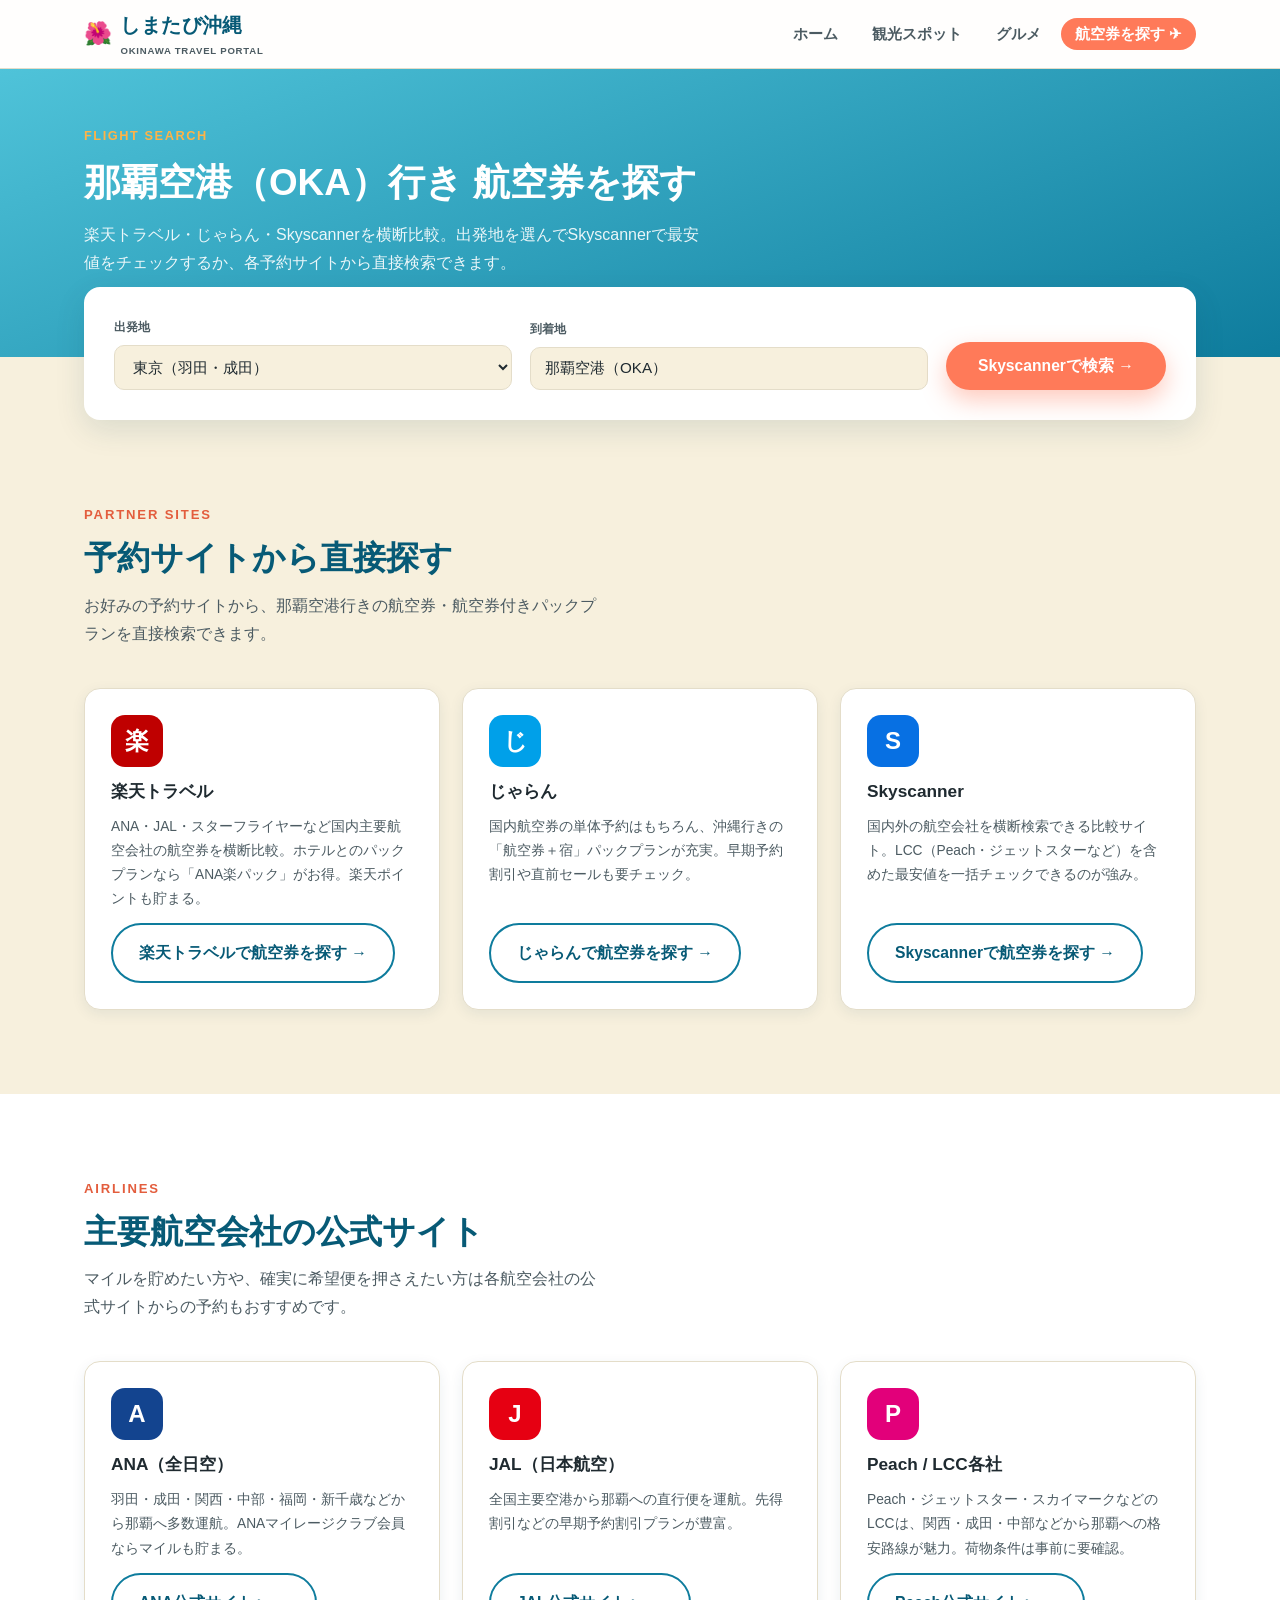
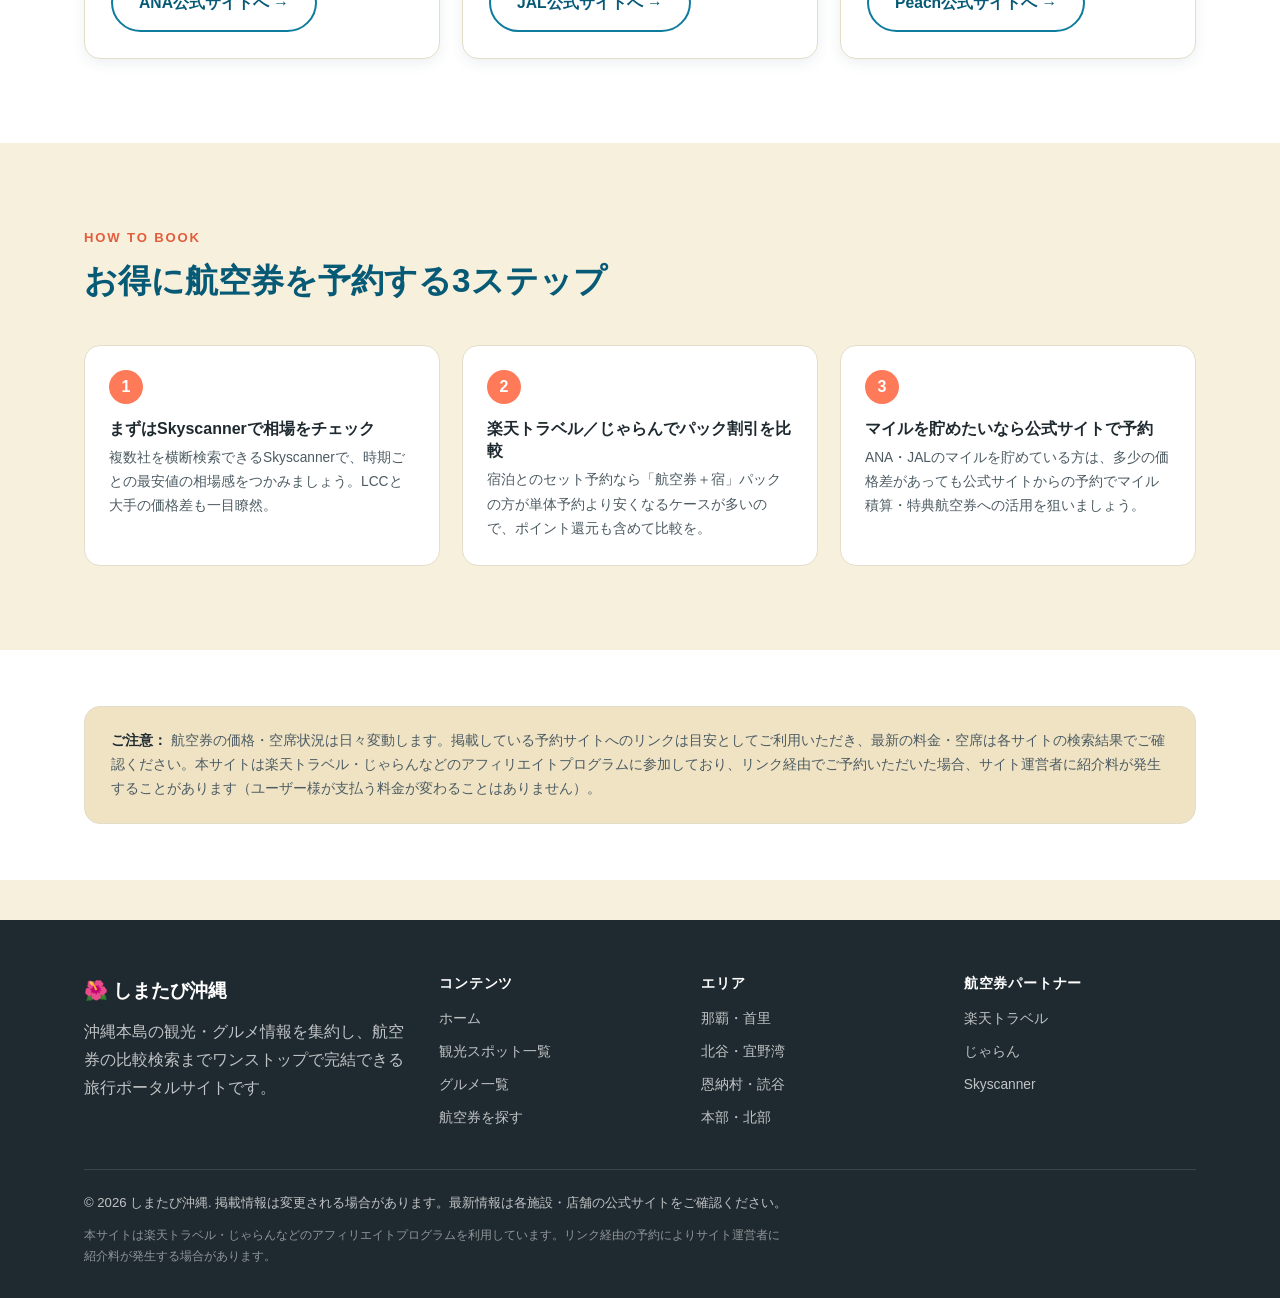
==== flights.html @ dd80412a "first commit" ====
<!DOCTYPE html>
<html lang="ja">
<head>
<meta charset="UTF-8">
<meta name="viewport" content="width=device-width, initial-scale=1.0">
<title>沖縄行き航空券を探す｜しまたび沖縄</title>
<meta name="description" content="那覇空港（OKA）行きの航空券を楽天トラベル・じゃらん・Skyscannerで比較。ANA・JAL・Peach・ジェットスターなど主要航空会社の予約サイトにワンクリックでアクセスできます。">
<link rel="stylesheet" href="css/style.css">
<script async src="https://pagead2.googlesyndication.com/pagead/js/adsbygoogle.js?client=ca-pub-8398161859137802" crossorigin="anonymous"></script>
</head>
<body>

<header class="site-header">
  <div class="wrap">
    <a href="index.html" class="brand">
      <span class="flag">🌺</span>
      <span>しまたび沖縄<small>OKINAWA TRAVEL PORTAL</small></span>
    </a>
    <button class="nav-toggle" aria-label="メニュー">☰</button>
    <nav class="main-nav">
      <ul>
        <li><a href="index.html">ホーム</a></li>
        <li><a href="spots.html">観光スポット</a></li>
        <li><a href="restaurants.html">グルメ</a></li>
        <li><a href="flights.html" class="cta active">航空券を探す ✈</a></li>
      </ul>
    </nav>
  </div>
</header>

<section class="page-hero">
  <div class="wrap">
    <span class="kicker">FLIGHT SEARCH</span>
    <h1>那覇空港（OKA）行き 航空券を探す</h1>
    <p>楽天トラベル・じゃらん・Skyscannerを横断比較。出発地を選んでSkyscannerで最安値をチェックするか、各予約サイトから直接検索できます。</p>
    <div class="breadcrumb"><a href="index.html">ホーム</a> ＞ 航空券を探す</div>
  </div>
</section>

<div class="wrap">
  <form class="search-panel" id="flight-search-form">
    <div class="field">
      <label for="origin-select">出発地</label>
      <select id="origin-select">
        <option value="TYOA">東京（羽田・成田）</option>
        <option value="OSAA">大阪（伊丹・関西）</option>
        <option value="NGO">名古屋（中部）</option>
        <option value="FUK">福岡</option>
        <option value="CTS">札幌（新千歳）</option>
        <option value="OKD">札幌（丘珠）</option>
        <option value="SDJ">仙台</option>
        <option value="OKA">那覇発（復路を探す）</option>
      </select>
    </div>
    <div class="field">
      <label for="dest-fixed">到着地</label>
      <input id="dest-fixed" type="text" value="那覇空港（OKA）" disabled>
    </div>
    <button type="submit" class="btn btn-primary">Skyscannerで検索 →</button>
  </form>
</div>

<section class="block">
  <div class="wrap">
    <div class="section-head">
      <div>
        <span class="kicker">PARTNER SITES</span>
        <h2>予約サイトから直接探す</h2>
        <p>お好みの予約サイトから、那覇空港行きの航空券・航空券付きパックプランを直接検索できます。</p>
      </div>
    </div>

    <div class="partner-grid">

      <div class="partner-card">
        <div class="logo-badge" style="background:#bf0000">楽</div>
        <h3>楽天トラベル</h3>
        <p>ANA・JAL・スターフライヤーなど国内主要航空会社の航空券を横断比較。ホテルとのパックプランなら「ANA楽パック」がお得。楽天ポイントも貯まる。</p>
        <!-- 楽天アフィリエイト設定済み（2026-09-10）: 国内航空券ページのアフィリエイトリンク -->
        <a class="btn btn-outline" href="https://hb.afl.rakuten.co.jp/hgc/5762435c.fcddb52a.5762435d.d29b6f91/?pc=https%3A%2F%2Ftravel.rakuten.co.jp%2Fair%2Fdomestic.html&link_type=hybrid_url&ut=eyJwYWdlIjoidXJsIiwidHlwZSI6Imh5YnJpZF91cmwiLCJjb2wiOjF9" target="_blank" rel="noopener sponsored">楽天トラベルで航空券を探す →</a>
      </div>

      <div class="partner-card">
        <div class="logo-badge" style="background:#00a0e9">じ</div>
        <h3>じゃらん</h3>
        <p>国内航空券の単体予約はもちろん、沖縄行きの「航空券＋宿」パックプランが充実。早期予約割引や直前セールも要チェック。</p>
        <!-- A8.netアフィリエイト設定済み（2026-09-10）: じゃらん国内航空券ページの計測リンク -->
        <a class="btn btn-outline" href="https://px.a8.net/svt/ejp?a8mat=4BC7V6+74M4JE+14CS+BW8O2&a8ejpredirect=https%3A%2F%2Fwww.jalan.net%2Fairticket%2F" target="_blank" rel="noopener sponsored">じゃらんで航空券を探す →</a>
        <img border="0" width="1" height="1" src="https://www16.a8.net/0.gif?a8mat=4BC7V6+74M4JE+14CS+BW8O2" alt="" style="position:absolute;visibility:hidden;">
      </div>

      <div class="partner-card">
        <div class="logo-badge" style="background:#0770e3">S</div>
        <h3>Skyscanner</h3>
        <p>国内外の航空会社を横断検索できる比較サイト。LCC（Peach・ジェットスターなど）を含めた最安値を一括チェックできるのが強み。</p>
        <a class="btn btn-outline" href="https://www.skyscanner.jp/flights-to/oka/cheap-flights-to-naha-okinawa.html" target="_blank" rel="noopener">Skyscannerで航空券を探す →</a>
      </div>

    </div>
  </div>
</section>

<section class="block alt">
  <div class="wrap">
    <div class="section-head">
      <div>
        <span class="kicker">AIRLINES</span>
        <h2>主要航空会社の公式サイト</h2>
        <p>マイルを貯めたい方や、確実に希望便を押さえたい方は各航空会社の公式サイトからの予約もおすすめです。</p>
      </div>
    </div>
    <div class="partner-grid">
      <div class="partner-card">
        <div class="logo-badge" style="background:#13448f">A</div>
        <h3>ANA（全日空）</h3>
        <p>羽田・成田・関西・中部・福岡・新千歳などから那覇へ多数運航。ANAマイレージクラブ会員ならマイルも貯まる。</p>
        <a class="btn btn-outline" href="https://www.ana.co.jp/ja/jp/" target="_blank" rel="noopener">ANA公式サイトへ →</a>
      </div>
      <div class="partner-card">
        <div class="logo-badge" style="background:#e60012">J</div>
        <h3>JAL（日本航空）</h3>
        <p>全国主要空港から那覇への直行便を運航。先得割引などの早期予約割引プランが豊富。</p>
        <a class="btn btn-outline" href="https://www.jal.co.jp/jp/ja/" target="_blank" rel="noopener">JAL公式サイトへ →</a>
      </div>
      <div class="partner-card">
        <div class="logo-badge" style="background:#e2007a">P</div>
        <h3>Peach / LCC各社</h3>
        <p>Peach・ジェットスター・スカイマークなどのLCCは、関西・成田・中部などから那覇への格安路線が魅力。荷物条件は事前に要確認。</p>
        <a class="btn btn-outline" href="https://www.flypeach.com/" target="_blank" rel="noopener">Peach公式サイトへ →</a>
      </div>
    </div>
  </div>
</section>

<section class="block">
  <div class="wrap">
    <div class="section-head">
      <div>
        <span class="kicker">HOW TO BOOK</span>
        <h2>お得に航空券を予約する3ステップ</h2>
      </div>
    </div>
    <div class="steps">
      <div class="step">
        <div class="num">1</div>
        <h3>まずはSkyscannerで相場をチェック</h3>
        <p>複数社を横断検索できるSkyscannerで、時期ごとの最安値の相場感をつかみましょう。LCCと大手の価格差も一目瞭然。</p>
      </div>
      <div class="step">
        <div class="num">2</div>
        <h3>楽天トラベル／じゃらんでパック割引を比較</h3>
        <p>宿泊とのセット予約なら「航空券＋宿」パックの方が単体予約より安くなるケースが多いので、ポイント還元も含めて比較を。</p>
      </div>
      <div class="step">
        <div class="num">3</div>
        <h3>マイルを貯めたいなら公式サイトで予約</h3>
        <p>ANA・JALのマイルを貯めている方は、多少の価格差があっても公式サイトからの予約でマイル積算・特典航空券への活用を狙いましょう。</p>
      </div>
    </div>
  </div>
</section>

<section class="block alt tight">
  <div class="wrap">
    <div class="info-box">
      <strong>ご注意：</strong> 航空券の価格・空席状況は日々変動します。掲載している予約サイトへのリンクは目安としてご利用いただき、最新の料金・空席は各サイトの検索結果でご確認ください。本サイトは楽天トラベル・じゃらんなどのアフィリエイトプログラムに参加しており、リンク経由でご予約いただいた場合、サイト運営者に紹介料が発生することがあります（ユーザー様が支払う料金が変わることはありません）。
    </div>
  </div>
</section>

<footer class="site-footer">
  <div class="wrap">
    <div class="footer-grid">
      <div>
        <div class="footer-brand">🌺 しまたび沖縄</div>
        <p>沖縄本島の観光・グルメ情報を集約し、航空券の比較検索までワンストップで完結できる旅行ポータルサイトです。</p>
      </div>
      <div>
        <h4>コンテンツ</h4>
        <ul>
          <li><a href="index.html">ホーム</a></li>
          <li><a href="spots.html">観光スポット一覧</a></li>
          <li><a href="restaurants.html">グルメ一覧</a></li>
          <li><a href="flights.html">航空券を探す</a></li>
        </ul>
      </div>
      <div>
        <h4>エリア</h4>
        <ul>
          <li><a href="spots.html#area-naha">那覇・首里</a></li>
          <li><a href="spots.html#area-chatan">北谷・宜野湾</a></li>
          <li><a href="spots.html#area-onna">恩納村・読谷</a></li>
          <li><a href="spots.html#area-north">本部・北部</a></li>
        </ul>
      </div>
      <div>
        <h4>航空券パートナー</h4>
        <ul>
          <li><a href="https://hb.afl.rakuten.co.jp/hgc/5762435c.fcddb52a.5762435d.d29b6f91/?pc=https%3A%2F%2Ftravel.rakuten.co.jp%2Fair%2Fdomestic.html&link_type=hybrid_url&ut=eyJwYWdlIjoidXJsIiwidHlwZSI6Imh5YnJpZF91cmwiLCJjb2wiOjF9" target="_blank" rel="noopener sponsored">楽天トラベル</a></li>
          <li><a href="https://px.a8.net/svt/ejp?a8mat=4BC7V6+74M4JE+14CS+BW8O2&a8ejpredirect=https%3A%2F%2Fwww.jalan.net%2Fairticket%2F" target="_blank" rel="noopener sponsored">じゃらん</a></li>
          <li><a href="https://www.skyscanner.jp/" target="_blank" rel="noopener">Skyscanner</a></li>
        </ul>
      </div>
    </div>
    <div class="footer-note">
      <span>© 2026 しまたび沖縄. 掲載情報は変更される場合があります。最新情報は各施設・店舗の公式サイトをご確認ください。</span>
      <span class="disclaimer">本サイトは楽天トラベル・じゃらんなどのアフィリエイトプログラムを利用しています。リンク経由の予約によりサイト運営者に紹介料が発生する場合があります。</span>
    </div>
  </div>
</footer>

<script src="js/main.js"></script>
</body>
</html>
---- css/style.css ----
/* ===================================================================
   沖縄観光ポータル「しまたび沖縄」共通スタイル
=================================================================== */

:root {
  --sea: #0e7c9d;
  --sea-deep: #075a76;
  --sea-light: #4fc3d9;
  --sand: #f7f0dd;
  --sand-deep: #efe3c4;
  --coral: #ff7a59;
  --coral-deep: #e35d3d;
  --sunset: #ffb347;
  --ink: #1f2a30;
  --ink-soft: #4c5b62;
  --line: #e4ddc9;
  --white: #ffffff;
  --radius: 16px;
  --shadow: 0 10px 30px rgba(14, 65, 84, 0.12);
  --shadow-sm: 0 4px 14px rgba(14, 65, 84, 0.08);
  --max: 1160px;
  font-size: 16px;
}

* { box-sizing: border-box; }

html { scroll-behavior: smooth; }

body {
  margin: 0;
  font-family: "Hiragino Sans", "Noto Sans JP", "Yu Gothic", "Segoe UI", sans-serif;
  color: var(--ink);
  background: var(--sand);
  line-height: 1.75;
  -webkit-font-smoothing: antialiased;
}

a { color: inherit; text-decoration: none; }
img { max-width: 100%; display: block; }
ul { margin: 0; padding: 0; list-style: none; }
h1, h2, h3, h4 { margin: 0; line-height: 1.4; }
p { margin: 0; }

.wrap {
  max-width: var(--max);
  margin: 0 auto;
  padding: 0 24px;
}

/* ---------- Header ---------- */
.site-header {
  position: sticky;
  top: 0;
  z-index: 100;
  background: rgba(255, 255, 255, 0.92);
  backdrop-filter: blur(8px);
  border-bottom: 1px solid var(--line);
}

.site-header .wrap {
  display: flex;
  align-items: center;
  justify-content: space-between;
  height: 68px;
}

.brand {
  display: flex;
  align-items: center;
  gap: 8px;
  font-size: 1.25rem;
  font-weight: 800;
  color: var(--sea-deep);
  letter-spacing: 0.02em;
}
.brand .flag { font-size: 1.4rem; }
.brand small {
  font-size: 0.6rem;
  font-weight: 600;
  color: var(--ink-soft);
  display: block;
  letter-spacing: 0.08em;
}

.main-nav ul {
  display: flex;
  gap: 6px;
  align-items: center;
}

.main-nav a {
  padding: 8px 14px;
  border-radius: 999px;
  font-size: 0.92rem;
  font-weight: 600;
  color: var(--ink-soft);
  transition: background 0.15s, color 0.15s;
  white-space: nowrap;
}

.main-nav a:hover,
.main-nav a.active {
  background: var(--sea);
  color: var(--white);
}

.main-nav a.cta {
  background: var(--coral);
  color: var(--white);
}
.main-nav a.cta:hover { background: var(--coral-deep); }

.nav-toggle {
  display: none;
  background: none;
  border: none;
  font-size: 1.5rem;
  color: var(--sea-deep);
  cursor: pointer;
}

/* ---------- Hero ---------- */
.hero {
  position: relative;
  padding: 92px 0 110px;
  background:
    radial-gradient(circle at 15% 20%, rgba(255, 179, 71, 0.35), transparent 45%),
    linear-gradient(160deg, var(--sea-light) 0%, var(--sea) 45%, var(--sea-deep) 100%);
  color: var(--white);
  overflow: hidden;
}

.hero::after {
  content: "";
  position: absolute;
  left: 0; right: 0; bottom: -1px;
  height: 90px;
  background: var(--sand);
  clip-path: polygon(0 55%, 5% 60%, 12% 52%, 20% 62%, 28% 50%, 36% 60%, 44% 48%, 52% 60%, 60% 50%, 68% 62%, 76% 52%, 84% 60%, 92% 50%, 100% 58%, 100% 100%, 0 100%);
}

.hero .wrap { position: relative; z-index: 2; }

.hero-eyebrow {
  display: inline-block;
  padding: 6px 16px;
  border-radius: 999px;
  background: rgba(255, 255, 255, 0.16);
  border: 1px solid rgba(255, 255, 255, 0.4);
  font-size: 0.82rem;
  font-weight: 700;
  letter-spacing: 0.08em;
  margin-bottom: 22px;
}

.hero h1 {
  font-size: clamp(2.1rem, 4.2vw, 3.4rem);
  font-weight: 800;
  letter-spacing: 0.01em;
  max-width: 760px;
}

.hero h1 span { color: var(--sunset); }

.hero p {
  margin-top: 18px;
  max-width: 560px;
  font-size: 1.05rem;
  color: rgba(255, 255, 255, 0.92);
}

.hero-actions {
  margin-top: 34px;
  display: flex;
  gap: 14px;
  flex-wrap: wrap;
}

.btn {
  display: inline-flex;
  align-items: center;
  gap: 8px;
  padding: 14px 26px;
  border-radius: 999px;
  font-weight: 700;
  font-size: 0.98rem;
  border: 2px solid transparent;
  cursor: pointer;
  transition: transform 0.15s, box-shadow 0.15s, background 0.15s;
}
.btn:hover { transform: translateY(-2px); }

.btn-primary {
  background: var(--coral);
  color: var(--white);
  box-shadow: 0 10px 24px rgba(255, 122, 89, 0.4);
}
.btn-primary:hover { background: var(--coral-deep); }

.btn-ghost {
  background: rgba(255, 255, 255, 0.1);
  border-color: rgba(255, 255, 255, 0.6);
  color: var(--white);
}
.btn-ghost:hover { background: rgba(255, 255, 255, 0.22); }

.btn-outline {
  background: transparent;
  border-color: var(--sea);
  color: var(--sea-deep);
}
.btn-outline:hover { background: var(--sea); color: var(--white); }

.hero-stats {
  position: relative;
  z-index: 2;
  margin-top: 56px;
  display: grid;
  grid-template-columns: repeat(4, 1fr);
  gap: 18px;
  max-width: 760px;
}
.hero-stats div {
  background: rgba(255, 255, 255, 0.12);
  border: 1px solid rgba(255, 255, 255, 0.28);
  border-radius: 14px;
  padding: 14px 16px;
}
.hero-stats strong { display: block; font-size: 1.3rem; }
.hero-stats span { font-size: 0.78rem; color: rgba(255, 255, 255, 0.85); }

/* ---------- Section shell ---------- */
section.block { padding: 84px 0; }
section.block.tight { padding: 56px 0; }
section.block.alt { background: var(--white); }

.section-head {
  display: flex;
  align-items: flex-end;
  justify-content: space-between;
  gap: 20px;
  margin-bottom: 40px;
  flex-wrap: wrap;
}

.section-head .kicker {
  color: var(--coral-deep);
  font-weight: 800;
  font-size: 0.82rem;
  letter-spacing: 0.14em;
  margin-bottom: 8px;
  display: block;
}

.section-head h2 {
  font-size: clamp(1.5rem, 2.6vw, 2.1rem);
  font-weight: 800;
  color: var(--sea-deep);
}

.section-head p { color: var(--ink-soft); margin-top: 10px; max-width: 520px; }

.section-head .more {
  font-weight: 700;
  color: var(--sea-deep);
  border-bottom: 2px solid var(--coral);
  padding-bottom: 3px;
  white-space: nowrap;
}

/* ---------- Area cards ---------- */
.area-grid {
  display: grid;
  grid-template-columns: repeat(4, 1fr);
  gap: 20px;
}

.area-card {
  position: relative;
  border-radius: var(--radius);
  padding: 26px 22px;
  min-height: 190px;
  display: flex;
  flex-direction: column;
  justify-content: flex-end;
  color: var(--white);
  overflow: hidden;
  box-shadow: var(--shadow-sm);
  transition: transform 0.2s, box-shadow 0.2s;
}
.area-card:hover { transform: translateY(-4px); box-shadow: var(--shadow); }

.area-card::before {
  content: "";
  position: absolute; inset: 0;
  background: linear-gradient(200deg, var(--g1), var(--g2));
  opacity: 0.94;
}
.area-card.naha { --g1: #1c9db8; --g2: #0a4f66; }
.area-card.chatan { --g1: #ff9a6c; --g2: #d5522f; }
.area-card.onna { --g1: #3fc8b0; --g2: #0c7a6c; }
.area-card.north { --g1: #6f8dd6; --g2: #2a3f80; }

.area-card > * { position: relative; z-index: 1; }
.area-card .tag {
  font-size: 0.72rem;
  font-weight: 700;
  letter-spacing: 0.08em;
  background: rgba(255, 255, 255, 0.24);
  padding: 4px 10px;
  border-radius: 999px;
  align-self: flex-start;
  margin-bottom: auto;
}
.area-card h3 { font-size: 1.35rem; font-weight: 800; margin-top: 14px; }
.area-card p { font-size: 0.85rem; margin-top: 6px; color: rgba(255, 255, 255, 0.9); }

/* ---------- Card grid (spots / gourmet) ---------- */
.card-grid {
  display: grid;
  grid-template-columns: repeat(3, 1fr);
  gap: 24px;
}

.card {
  background: var(--white);
  border: 1px solid var(--line);
  border-radius: var(--radius);
  overflow: hidden;
  box-shadow: var(--shadow-sm);
  display: flex;
  flex-direction: column;
  transition: transform 0.2s, box-shadow 0.2s;
}
.card:hover { transform: translateY(-4px); box-shadow: var(--shadow); }

.card-media {
  height: 150px;
  background: linear-gradient(135deg, var(--m1), var(--m2));
  position: relative;
  display: flex;
  align-items: flex-end;
  padding: 14px;
}
.card-media .emoji { font-size: 2.4rem; filter: drop-shadow(0 4px 6px rgba(0,0,0,0.15)); }
.card-media .badge {
  position: absolute;
  top: 12px; left: 12px;
  background: rgba(255, 255, 255, 0.92);
  color: var(--sea-deep);
  font-size: 0.7rem;
  font-weight: 800;
  padding: 4px 10px;
  border-radius: 999px;
}

.card-body {
  padding: 18px 20px 20px;
  display: flex;
  flex-direction: column;
  gap: 10px;
  flex: 1;
}

.card-body h3 { font-size: 1.08rem; font-weight: 800; color: var(--ink); }
.card-body .area-label { font-size: 0.76rem; color: var(--coral-deep); font-weight: 700; }
.card-body p.desc { font-size: 0.88rem; color: var(--ink-soft); flex: 1; }

.tag-row { display: flex; flex-wrap: wrap; gap: 6px; }
.tag-row span {
  font-size: 0.72rem;
  background: var(--sand-deep);
  color: var(--sea-deep);
  padding: 3px 9px;
  border-radius: 999px;
  font-weight: 700;
}

.card-footer {
  display: flex;
  align-items: center;
  justify-content: space-between;
  margin-top: 4px;
  padding-top: 12px;
  border-top: 1px dashed var(--line);
}
.card-footer a {
  font-size: 0.82rem;
  font-weight: 700;
  color: var(--sea-deep);
}
.card-footer a:hover { color: var(--coral-deep); }

/* ---------- Flight CTA band ---------- */
.flight-band {
  background: linear-gradient(120deg, var(--sea-deep), var(--sea));
  color: var(--white);
  border-radius: 22px;
  padding: 46px;
  display: flex;
  align-items: center;
  justify-content: space-between;
  gap: 30px;
  flex-wrap: wrap;
}
.flight-band h2 { font-size: 1.7rem; font-weight: 800; }
.flight-band p { margin-top: 10px; color: rgba(255,255,255,0.88); max-width: 420px; }
.flight-band .planes { font-size: 2.6rem; }

/* ---------- Footer ---------- */
.site-footer {
  background: var(--ink);
  color: rgba(255, 255, 255, 0.72);
  padding: 54px 0 30px;
  margin-top: 40px;
}
.footer-grid {
  display: grid;
  grid-template-columns: 1.4fr 1fr 1fr 1fr;
  gap: 30px;
  padding-bottom: 30px;
  border-bottom: 1px solid rgba(255,255,255,0.12);
}
.footer-grid h4 {
  color: var(--white);
  font-size: 0.85rem;
  letter-spacing: 0.06em;
  margin-bottom: 14px;
}
.footer-grid ul li { margin-bottom: 9px; font-size: 0.86rem; }
.footer-grid ul a:hover { color: var(--sunset); }
.footer-brand { font-size: 1.2rem; font-weight: 800; color: var(--white); margin-bottom: 10px; }
.footer-note { font-size: 0.82rem; margin-top: 22px; display: flex; justify-content: space-between; flex-wrap: wrap; gap: 10px; }
.footer-note .disclaimer { max-width: 700px; color: rgba(255,255,255,0.5); font-size: 0.76rem; }

/* ---------- Page header (sub pages) ---------- */
.page-hero {
  padding: 56px 0 40px;
  background: linear-gradient(160deg, var(--sea-light), var(--sea));
  color: var(--white);
}
.page-hero .kicker {
  font-weight: 800; font-size: 0.8rem; letter-spacing: 0.12em;
  color: var(--sunset);
  display: block; margin-bottom: 10px;
}
.page-hero h1 { font-size: clamp(1.7rem, 3vw, 2.3rem); font-weight: 800; }
.page-hero p { margin-top: 12px; max-width: 620px; color: rgba(255,255,255,0.9); }

.breadcrumb { font-size: 0.8rem; margin-top: 18px; color: rgba(255,255,255,0.75); }
.breadcrumb a { text-decoration: underline; }

/* ---------- Filter tabs ---------- */
.filter-tabs {
  display: flex;
  flex-wrap: wrap;
  gap: 10px;
  margin-bottom: 34px;
}
.filter-tabs button {
  padding: 9px 18px;
  border-radius: 999px;
  border: 2px solid var(--line);
  background: var(--white);
  font-weight: 700;
  font-size: 0.85rem;
  color: var(--ink-soft);
  cursor: pointer;
  transition: all 0.15s;
}
.filter-tabs button:hover { border-color: var(--sea); color: var(--sea-deep); }
.filter-tabs button.active {
  background: var(--sea);
  border-color: var(--sea);
  color: var(--white);
}

.area-heading {
  display: flex;
  align-items: center;
  gap: 12px;
  margin: 52px 0 24px;
}
.area-heading:first-of-type { margin-top: 0; }
.area-heading .dot {
  width: 10px; height: 10px; border-radius: 50%; background: var(--coral);
}
.area-heading h2 { font-size: 1.3rem; font-weight: 800; color: var(--sea-deep); }
.area-heading .count { font-size: 0.78rem; color: var(--ink-soft); font-weight: 600; }

/* ---------- Flights page ---------- */
.search-panel {
  background: var(--white);
  border-radius: var(--radius);
  box-shadow: var(--shadow);
  padding: 30px;
  margin-top: -70px;
  position: relative;
  z-index: 5;
  display: grid;
  grid-template-columns: 1fr 1fr auto;
  gap: 18px;
  align-items: end;
}
.field label {
  display: block;
  font-size: 0.78rem;
  font-weight: 700;
  color: var(--ink-soft);
  margin-bottom: 6px;
}
.field select, .field input {
  width: 100%;
  padding: 12px 14px;
  border-radius: 10px;
  border: 1.5px solid var(--line);
  font-size: 0.95rem;
  font-family: inherit;
  background: var(--sand);
  color: var(--ink);
}
.search-panel .btn-primary { height: 48px; padding: 0 30px; }

.partner-grid {
  display: grid;
  grid-template-columns: repeat(3, 1fr);
  gap: 22px;
}
.partner-card {
  background: var(--white);
  border: 1px solid var(--line);
  border-radius: var(--radius);
  padding: 26px;
  box-shadow: var(--shadow-sm);
  display: flex;
  flex-direction: column;
  gap: 12px;
}
.partner-card .logo-badge {
  width: 52px; height: 52px;
  border-radius: 14px;
  display: flex; align-items: center; justify-content: center;
  font-size: 1.5rem;
  color: var(--white);
  font-weight: 800;
}
.partner-card h3 { font-size: 1.08rem; font-weight: 800; }
.partner-card p { font-size: 0.86rem; color: var(--ink-soft); flex: 1; }
.partner-card .btn { align-self: flex-start; }

.steps {
  display: grid;
  grid-template-columns: repeat(3, 1fr);
  gap: 22px;
}
.step {
  background: var(--white);
  border-radius: var(--radius);
  padding: 24px;
  border: 1px solid var(--line);
}
.step .num {
  width: 34px; height: 34px;
  border-radius: 50%;
  background: var(--coral);
  color: var(--white);
  font-weight: 800;
  display: flex; align-items: center; justify-content: center;
  margin-bottom: 14px;
}
.step h3 { font-size: 1rem; font-weight: 800; margin-bottom: 6px; }
.step p { font-size: 0.86rem; color: var(--ink-soft); }

.info-box {
  background: var(--sand-deep);
  border: 1px solid var(--line);
  border-radius: var(--radius);
  padding: 22px 26px;
  font-size: 0.86rem;
  color: var(--ink-soft);
}
.info-box strong { color: var(--ink); }

/* ---------- Responsive ---------- */
@media (max-width: 980px) {
  .area-grid { grid-template-columns: repeat(2, 1fr); }
  .card-grid { grid-template-columns: repeat(2, 1fr); }
  .footer-grid { grid-template-columns: 1fr 1fr; }
  .partner-grid, .steps { grid-template-columns: 1fr; }
  .search-panel { grid-template-columns: 1fr; }
}

@media (max-width: 720px) {
  .main-nav { position: fixed; top: 68px; left: 0; right: 0; background: var(--white);
    flex-direction: column; padding: 12px 20px 20px; border-bottom: 1px solid var(--line);
    transform: translateY(-130%); transition: transform 0.2s; box-shadow: var(--shadow);
  }
  .main-nav.open { transform: translateY(0); }
  .main-nav ul { flex-direction: column; align-items: stretch; width: 100%; }
  .main-nav a { display: block; text-align: center; }
  .nav-toggle { display: block; }
  .hero-stats { grid-template-columns: repeat(2, 1fr); }
  .area-grid, .card-grid { grid-template-columns: 1fr; }
  .footer-grid { grid-template-columns: 1fr; }
  .flight-band { flex-direction: column; text-align: center; }
  section.block { padding: 56px 0; }
}
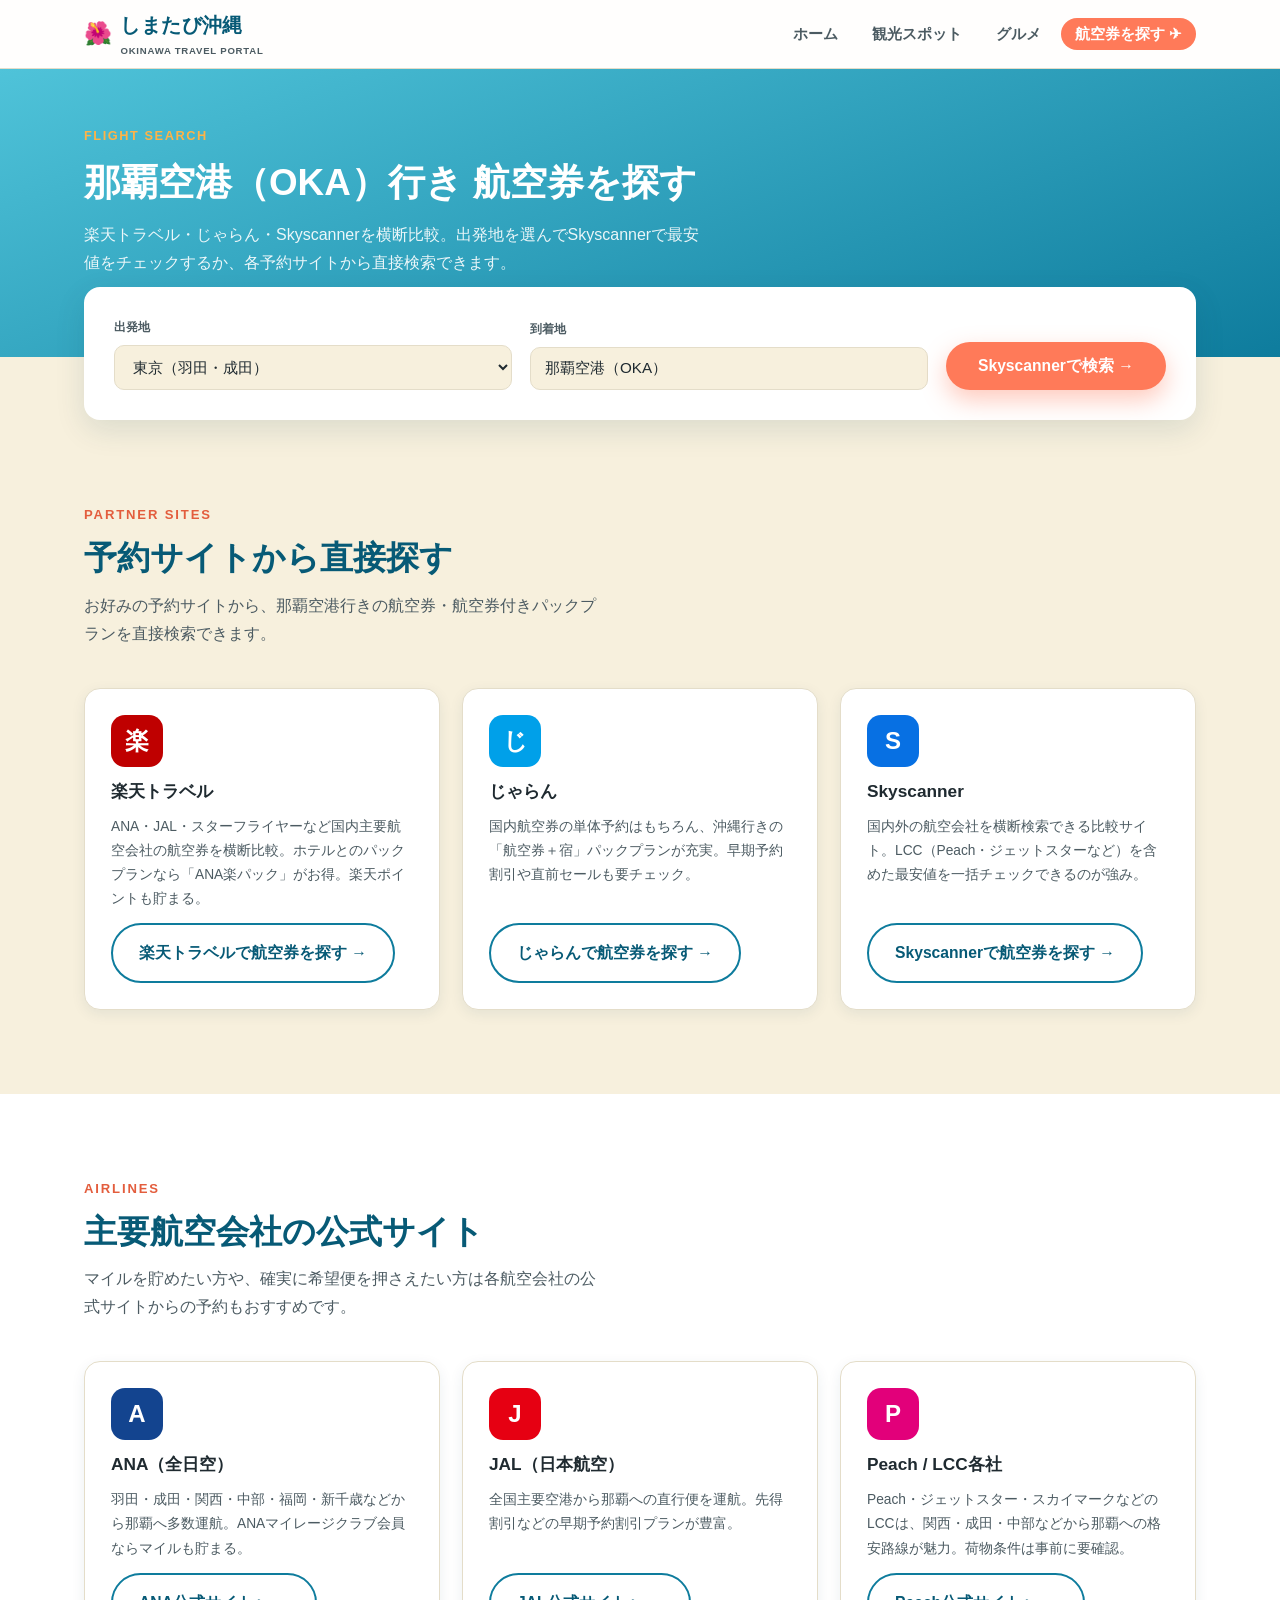
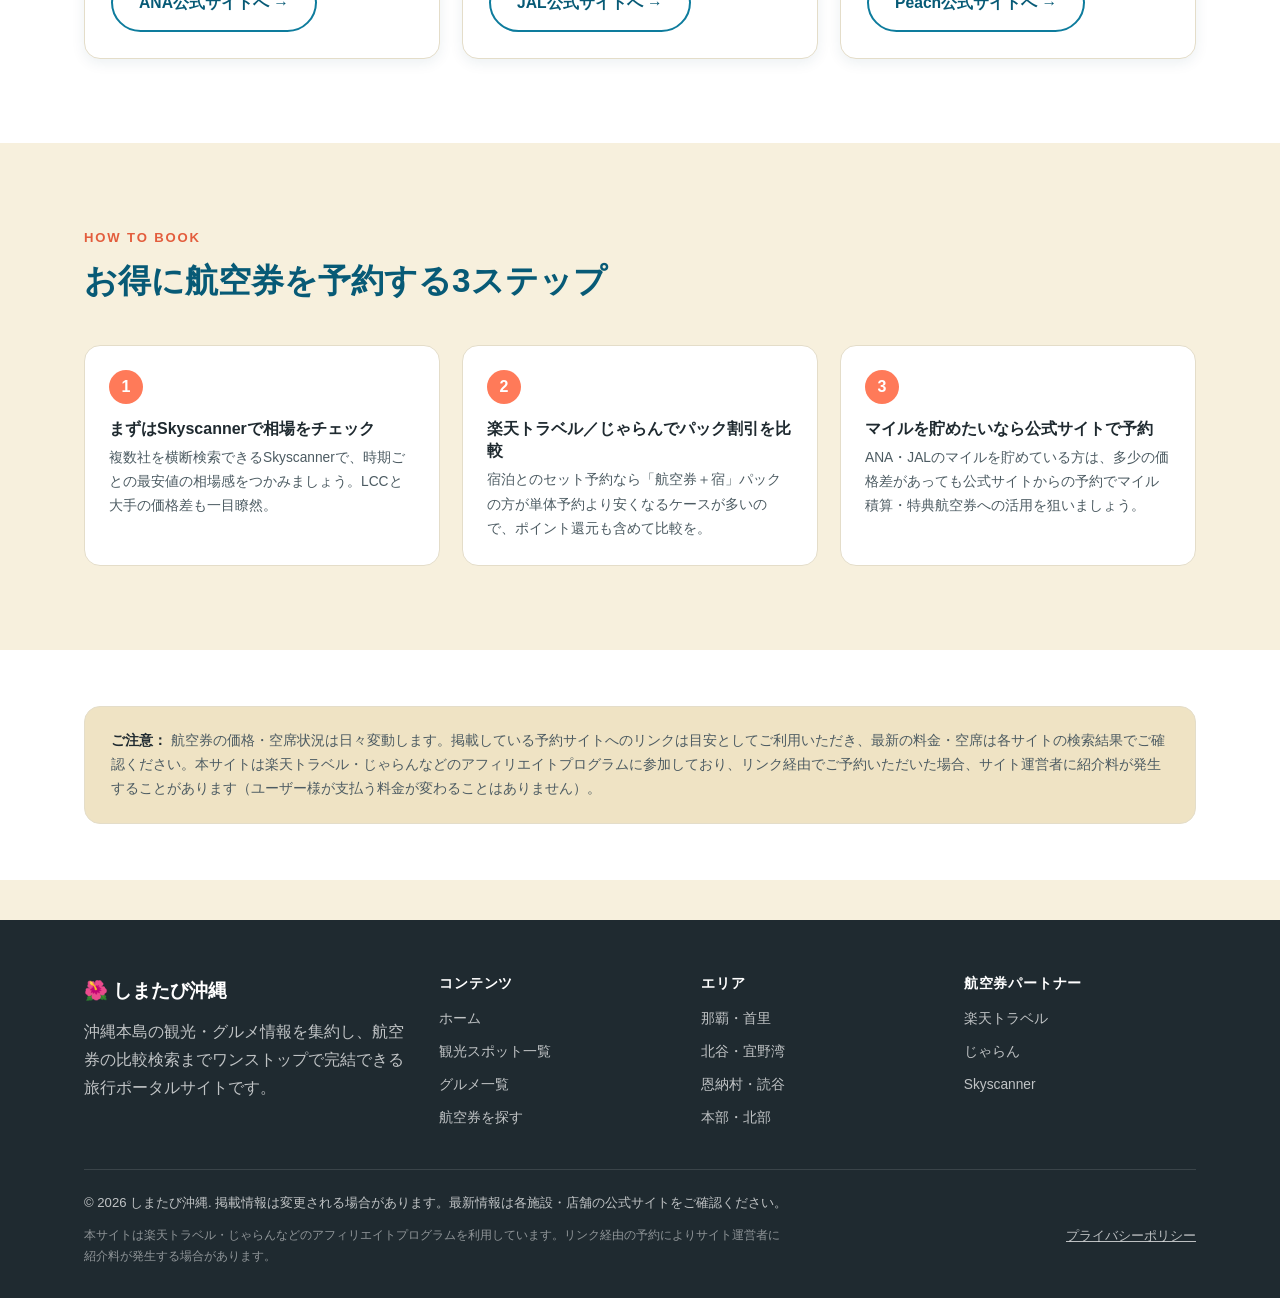
==== commit d8590086: "Add privacy policy page and link it from every footer" ====
--- a/flights.html
+++ b/flights.html
@@ -5,6 +5,18 @@
 <meta name="viewport" content="width=device-width, initial-scale=1.0">
 <title>沖縄行き航空券を探す｜しまたび沖縄</title>
 <meta name="description" content="那覇空港（OKA）行きの航空券を楽天トラベル・じゃらん・Skyscannerで比較。ANA・JAL・Peach・ジェットスターなど主要航空会社の予約サイトにワンクリックでアクセスできます。">
+<link rel="icon" type="image/svg+xml" href="favicon.svg">
+<meta property="og:type" content="website">
+<meta property="og:site_name" content="しまたび沖縄">
+<meta property="og:title" content="沖縄行き航空券を探す｜しまたび沖縄">
+<meta property="og:description" content="那覇空港（OKA）行きの航空券を楽天トラベル・じゃらん・Skyscannerで比較。ANA・JAL・Peach・ジェットスターなど主要航空会社の予約サイトにワンクリックでアクセスできます。">
+<meta property="og:url" content="https://shimatabi-okinawa.napoblog.com/flights.html">
+<meta property="og:image" content="https://shimatabi-okinawa.napoblog.com/images/og-image.png">
+<meta property="og:locale" content="ja_JP">
+<meta name="twitter:card" content="summary_large_image">
+<meta name="twitter:title" content="沖縄行き航空券を探す｜しまたび沖縄">
+<meta name="twitter:description" content="楽天トラベル・じゃらん・Skyscannerで那覇行き航空券を比較。">
+<meta name="twitter:image" content="https://shimatabi-okinawa.napoblog.com/images/og-image.png">
 <link rel="stylesheet" href="css/style.css">
 <script async src="https://pagead2.googlesyndication.com/pagead/js/adsbygoogle.js?client=ca-pub-8398161859137802" crossorigin="anonymous"></script>
 </head>
@@ -205,6 +217,7 @@
     <div class="footer-note">
       <span>© 2026 しまたび沖縄. 掲載情報は変更される場合があります。最新情報は各施設・店舗の公式サイトをご確認ください。</span>
       <span class="disclaimer">本サイトは楽天トラベル・じゃらんなどのアフィリエイトプログラムを利用しています。リンク経由の予約によりサイト運営者に紹介料が発生する場合があります。</span>
+      <a href="privacy.html" style="color:rgba(255,255,255,0.7);text-decoration:underline;font-size:0.82rem;">プライバシーポリシー</a>
     </div>
   </div>
 </footer>
--- a/css/style.css
+++ b/css/style.css
@@ -338,11 +338,19 @@
   height: 150px;
   background: linear-gradient(135deg, var(--m1), var(--m2));
   position: relative;
+  overflow: hidden;
   display: flex;
   align-items: flex-end;
   padding: 14px;
 }
-.card-media .emoji { font-size: 2.4rem; filter: drop-shadow(0 4px 6px rgba(0,0,0,0.15)); }
+.card-media img.illust {
+  position: absolute;
+  inset: 0;
+  width: 100%;
+  height: 100%;
+  object-fit: cover;
+}
+.card-media .emoji { position: relative; z-index: 1; font-size: 2.4rem; filter: drop-shadow(0 4px 6px rgba(0,0,0,0.15)); }
 .card-media .badge {
   position: absolute;
   top: 12px; left: 12px;
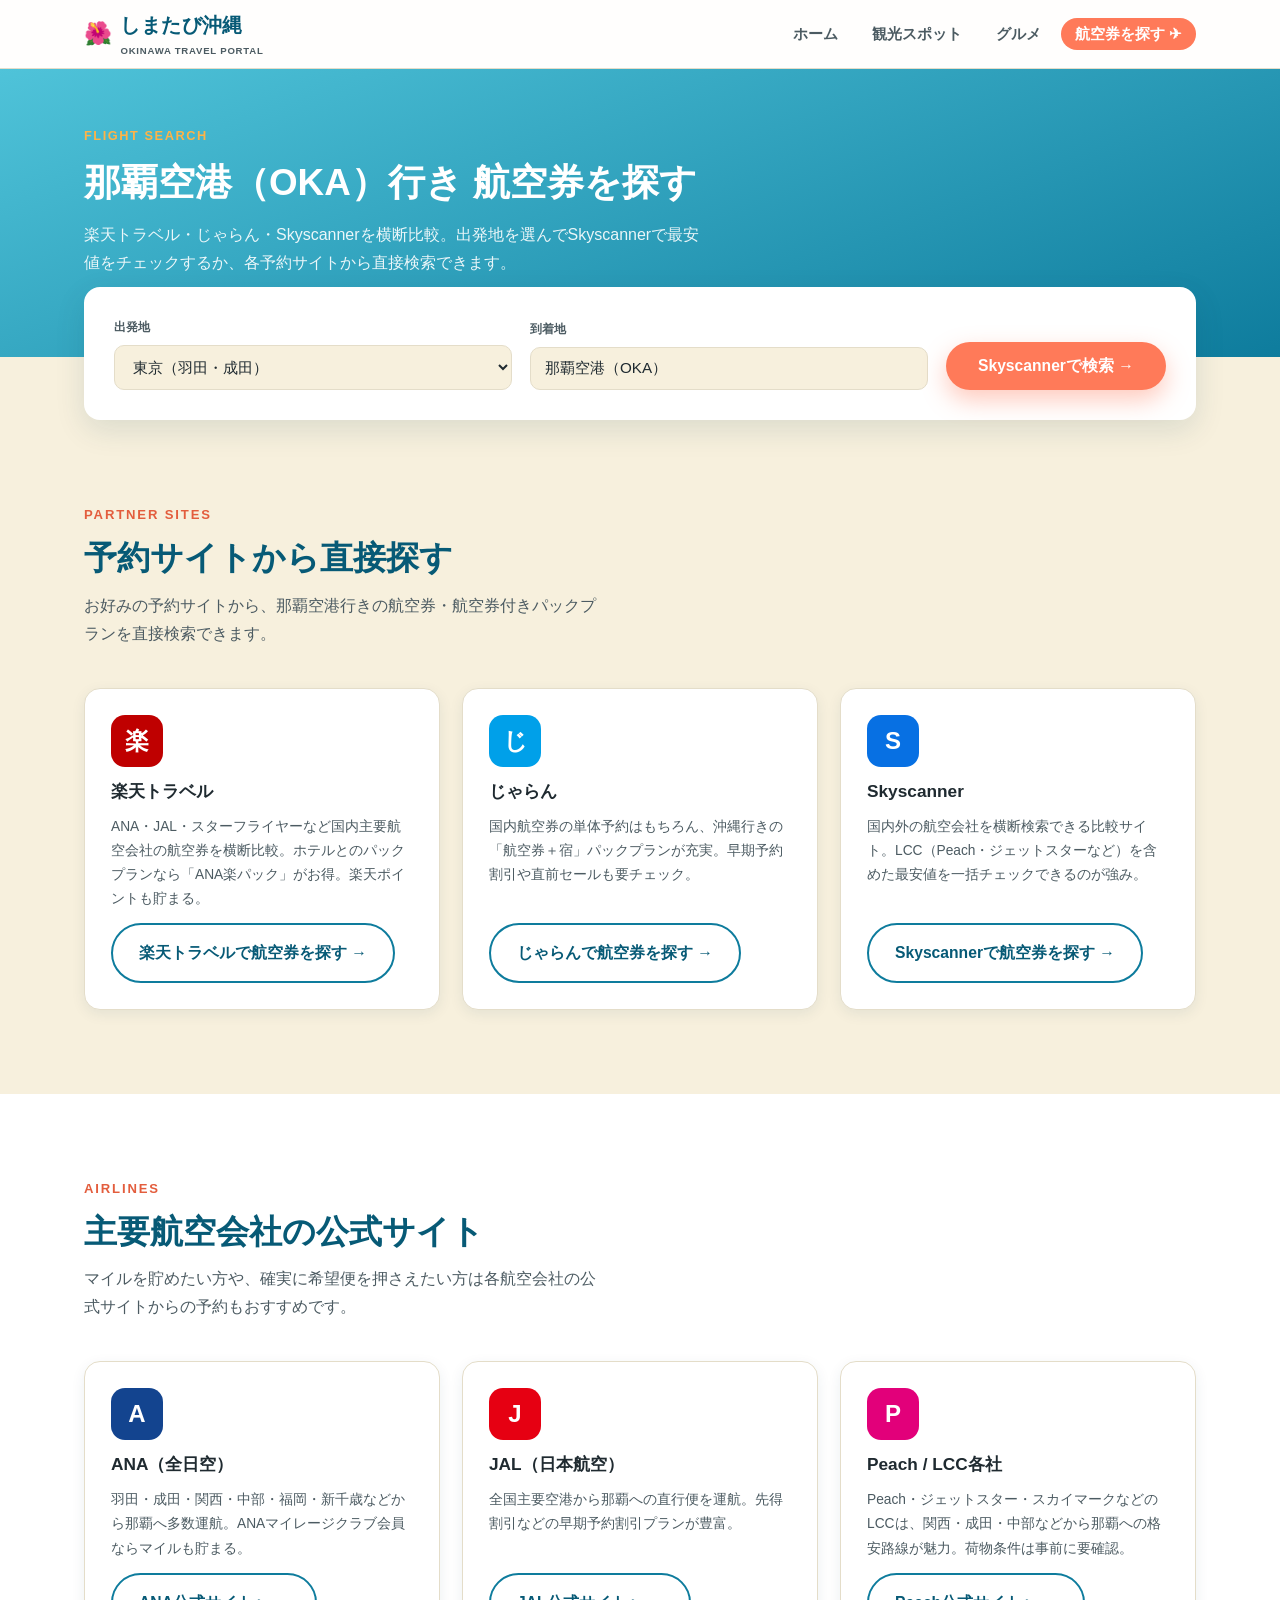
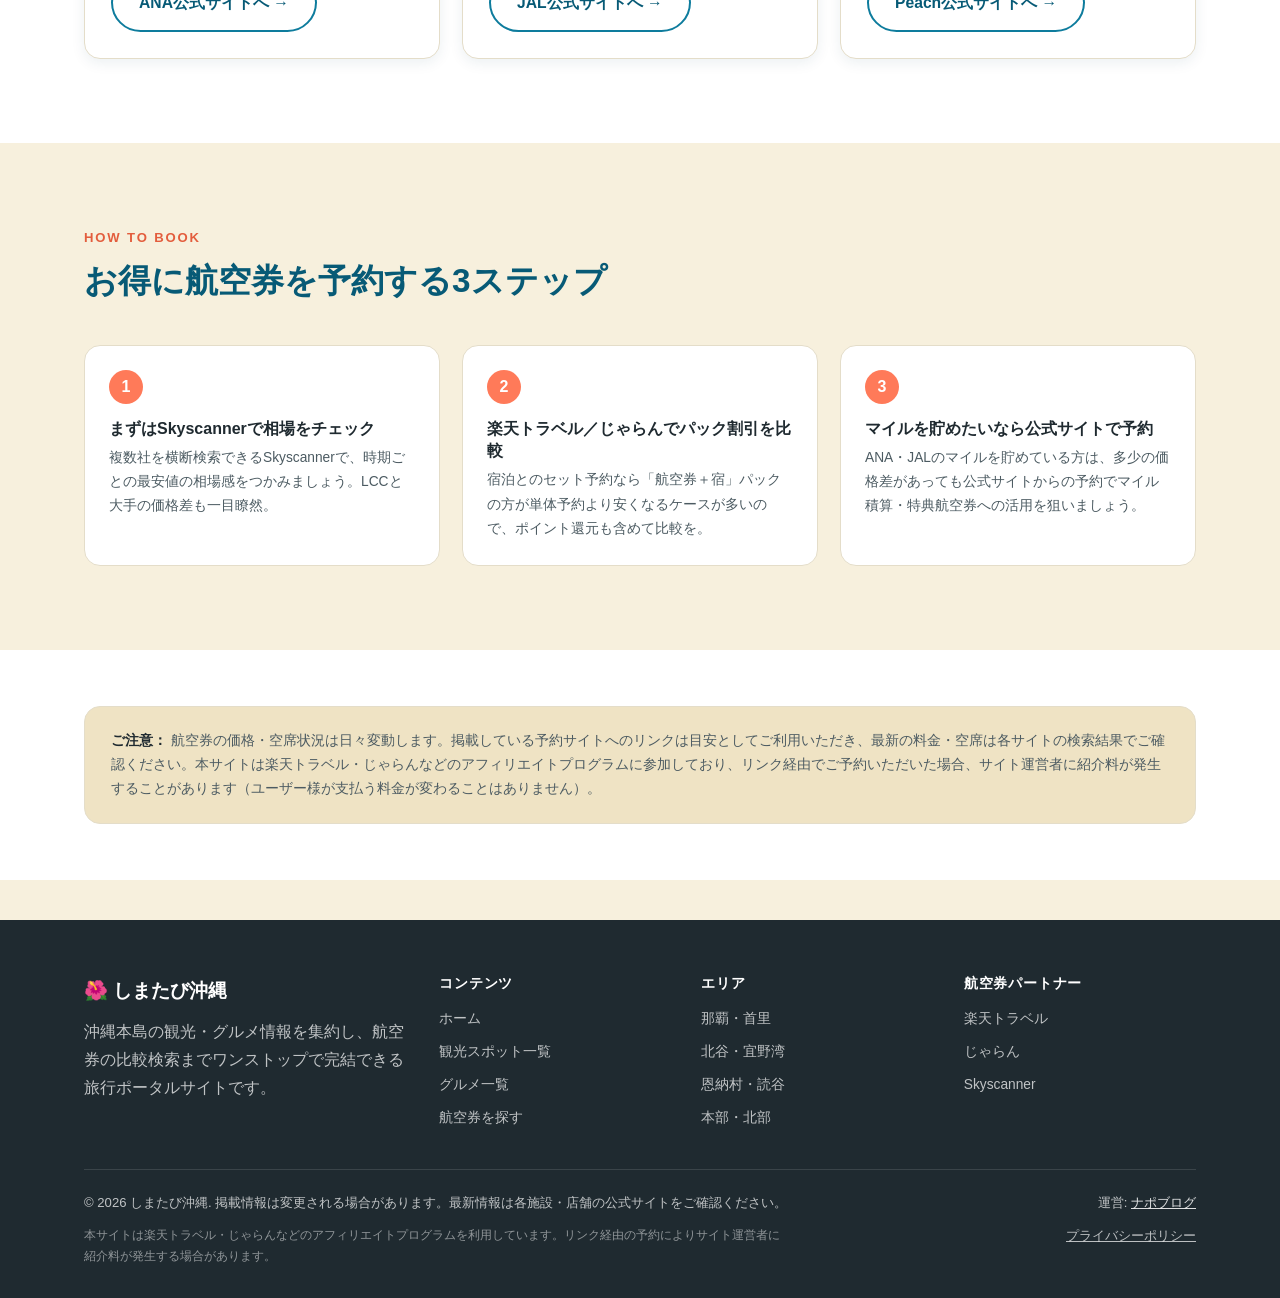
==== commit d9433a21: "[site-credit] フッターに運営元(ナポブログ)へのリンクを追加 Co-Authored-By: Claude Opus 5.5 <noreply@anthropic.com>" ====
--- a/flights.html
+++ b/flights.html
@@ -216,6 +216,7 @@
     </div>
     <div class="footer-note">
       <span>© 2026 しまたび沖縄. 掲載情報は変更される場合があります。最新情報は各施設・店舗の公式サイトをご確認ください。</span>
+      <span>運営: <a href="https://napoblog.com/" style="color:rgba(255,255,255,0.85);text-decoration:underline;">ナポブログ</a></span>
       <span class="disclaimer">本サイトは楽天トラベル・じゃらんなどのアフィリエイトプログラムを利用しています。リンク経由の予約によりサイト運営者に紹介料が発生する場合があります。</span>
       <a href="privacy.html" style="color:rgba(255,255,255,0.7);text-decoration:underline;font-size:0.82rem;">プライバシーポリシー</a>
     </div>
